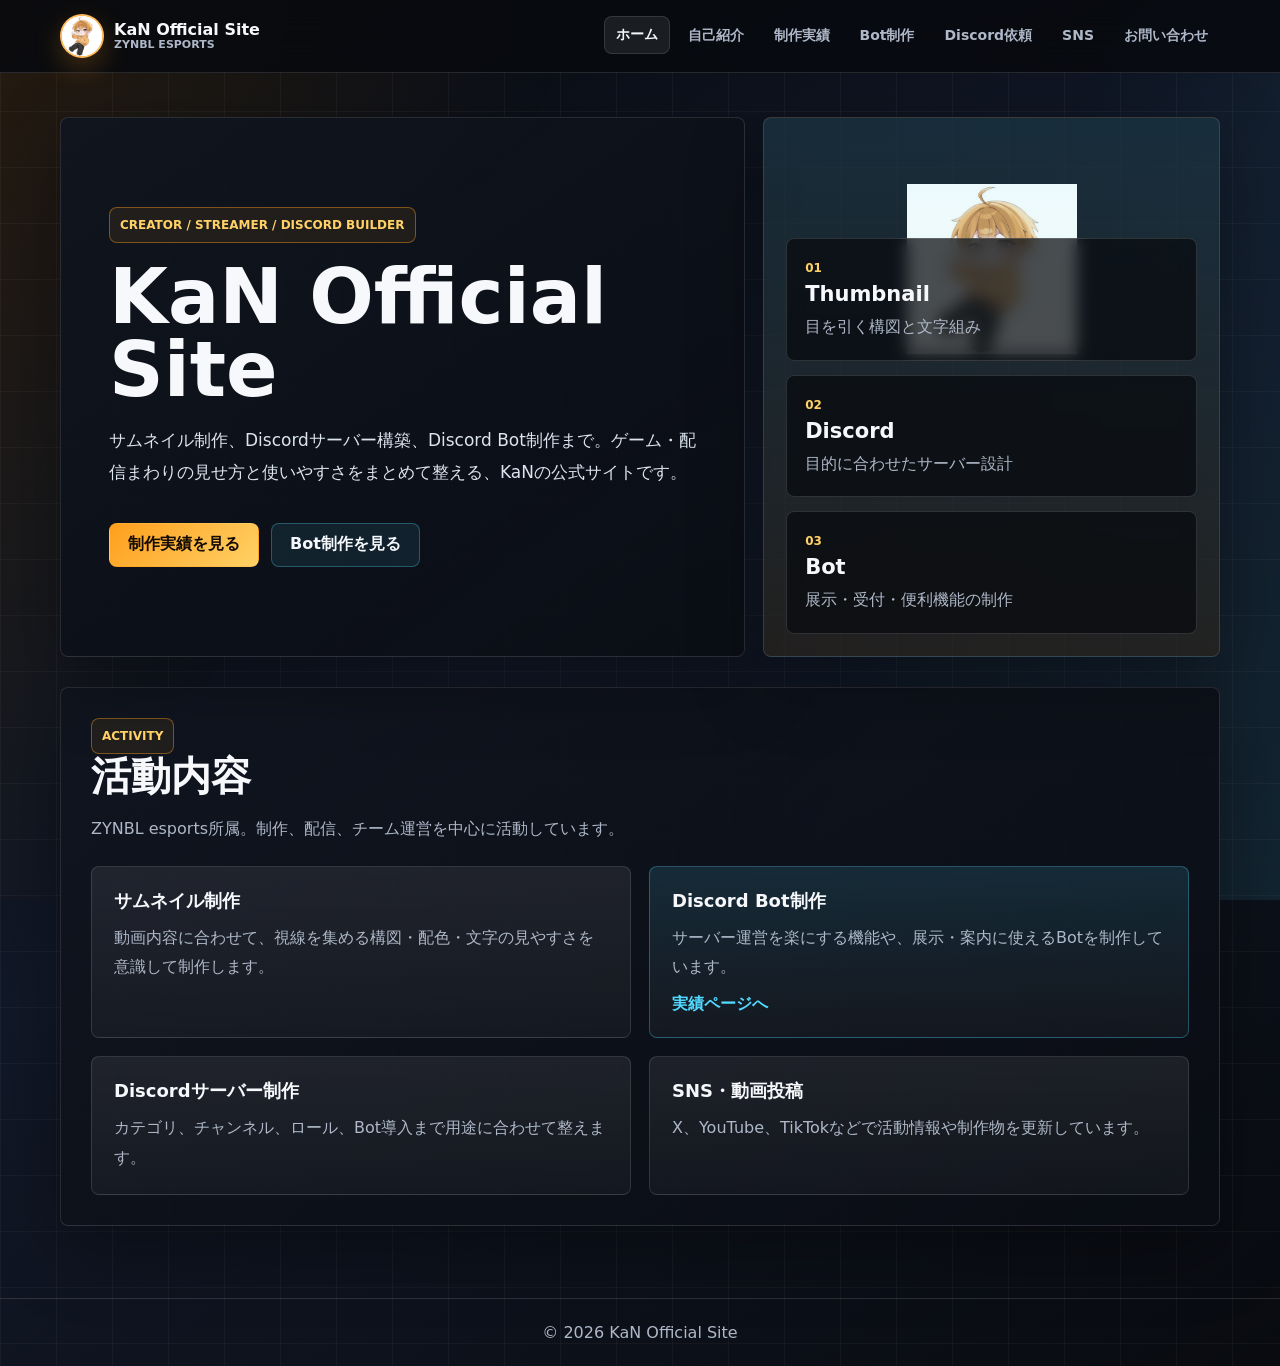
==== index.html @ bba84a74 "Add files via upload" ====
<!DOCTYPE html>
<html lang="ja">
<head>
  <meta charset="UTF-8">
  <meta name="viewport" content="width=device-width, initial-scale=1">
  <title>KaN Official Site | ホーム</title>
  <link rel="stylesheet" href="styles.css">
</head>
<body>
  <header class="site-header">
    <div class="header-inner">
      <a class="brand" href="index.html">
        <span class="brand-mark"><img src="kan-icon.jpg" alt="KaNアイコン"></span>
        <span class="brand-text">KaN Official Site <span>ZYNBL ESPORTS</span></span>
      </a>
      <nav aria-label="メインナビゲーション">
        <ul class="nav-list">
          <li><a href="index.html" aria-current="page">ホーム</a></li>
          <li><a href="about.html">自己紹介</a></li>
          <li><a href="works.html">制作実績</a></li>
          <li><a href="discord-bot.html">Bot制作</a></li>
          <li><a href="discord.html">Discord依頼</a></li>
          <li><a href="sns.html">SNS</a></li>
          <li><a href="contact.html">お問い合わせ</a></li>
        </ul>
      </nav>
    </div>
  </header>

  <main>
    <section class="hero">
      <div class="hero-copy">
        <p class="eyebrow">Creator / Streamer / Discord Builder</p>
        <h1>KaN Official Site</h1>
        <p class="lead">
          サムネイル制作、Discordサーバー構築、Discord Bot制作まで。ゲーム・配信まわりの見せ方と使いやすさをまとめて整える、KaNの公式サイトです。
        </p>
        <div class="actions">
          <a class="button" href="works.html">制作実績を見る</a>
          <a class="button secondary" href="discord-bot.html">Bot制作を見る</a>
        </div>
      </div>
      <div class="hero-panel" aria-label="主な活動">
        <div class="stat-card"><span>01</span><strong>Thumbnail</strong><p>目を引く構図と文字組み</p></div>
        <div class="stat-card"><span>02</span><strong>Discord</strong><p>目的に合わせたサーバー設計</p></div>
        <div class="stat-card"><span>03</span><strong>Bot</strong><p>展示・受付・便利機能の制作</p></div>
      </div>
    </section>

    <section class="section">
      <div class="section-header">
        <div>
          <p class="eyebrow">Activity</p>
          <h2>活動内容</h2>
        </div>
        <p>ZYNBL esports所属。制作、配信、チーム運営を中心に活動しています。</p>
      </div>
      <div class="grid">
        <article class="feature">
          <strong>サムネイル制作</strong>
          <p>動画内容に合わせて、視線を集める構図・配色・文字の見やすさを意識して制作します。</p>
        </article>
        <article class="feature feature-accent">
          <strong>Discord Bot制作</strong>
          <p>サーバー運営を楽にする機能や、展示・案内に使えるBotを制作しています。</p>
          <a href="discord-bot.html">実績ページへ</a>
        </article>
        <article class="feature">
          <strong>Discordサーバー制作</strong>
          <p>カテゴリ、チャンネル、ロール、Bot導入まで用途に合わせて整えます。</p>
        </article>
        <article class="feature">
          <strong>SNS・動画投稿</strong>
          <p>X、YouTube、TikTokなどで活動情報や制作物を更新しています。</p>
        </article>
      </div>
    </section>
  </main>

  <footer class="site-footer">&copy; 2026 KaN Official Site</footer>
</body>
</html>
---- styles.css ----
:root {
  --bg: #080a0f;
  --surface: #10151f;
  --surface-2: #151c29;
  --surface-3: #1b2433;
  --text: #f6f8fb;
  --muted: #aeb8c8;
  --line: rgba(255, 255, 255, 0.12);
  --orange: #ff9f1c;
  --gold: #ffd166;
  --cyan: #52d9ff;
  --green: #6ee7b7;
  --shadow: 0 24px 70px rgba(0, 0, 0, 0.34);
}

* {
  box-sizing: border-box;
}

html {
  scroll-behavior: smooth;
}

body {
  min-height: 100vh;
  margin: 0;
  display: flex;
  flex-direction: column;
  background:
    linear-gradient(90deg, rgba(255, 255, 255, 0.04) 1px, transparent 1px),
    linear-gradient(0deg, rgba(255, 255, 255, 0.035) 1px, transparent 1px),
    linear-gradient(145deg, #07090d 0%, #111827 45%, #090b10 100%);
  background-size: 56px 56px, 56px 56px, auto;
  color: var(--text);
  font-family: "Segoe UI", system-ui, -apple-system, BlinkMacSystemFont, sans-serif;
  letter-spacing: 0;
}

body::before {
  content: "";
  position: fixed;
  inset: 0;
  pointer-events: none;
  background:
    linear-gradient(120deg, rgba(255, 159, 28, 0.12), transparent 34%),
    linear-gradient(300deg, rgba(82, 217, 255, 0.1), transparent 38%);
}

a {
  color: inherit;
}

.site-header {
  position: sticky;
  top: 0;
  z-index: 10;
  border-bottom: 1px solid var(--line);
  background: rgba(8, 10, 15, 0.86);
  backdrop-filter: blur(18px);
}

.header-inner {
  width: min(1160px, calc(100% - 32px));
  margin: 0 auto;
  display: flex;
  align-items: center;
  justify-content: space-between;
  gap: 20px;
  padding: 14px 0;
}

.brand {
  display: inline-flex;
  align-items: center;
  gap: 10px;
  text-decoration: none;
  font-weight: 900;
  white-space: nowrap;
}

.brand-mark {
  width: 44px;
  height: 44px;
  display: grid;
  place-items: center;
  overflow: hidden;
  border: 2px solid rgba(255, 159, 28, 0.72);
  border-radius: 50%;
  background: #fff;
  box-shadow: 0 10px 28px rgba(255, 159, 28, 0.24);
}

.brand-mark img {
  width: 100%;
  height: 100%;
  display: block;
  object-fit: cover;
}

.brand-text {
  display: grid;
  line-height: 1.05;
}

.brand-text span {
  color: var(--muted);
  font-size: 11px;
  font-weight: 700;
  text-transform: uppercase;
}

.nav-list {
  display: flex;
  flex-wrap: wrap;
  justify-content: flex-end;
  gap: 6px;
  padding: 0;
  margin: 0;
  list-style: none;
}

.nav-list a {
  display: block;
  padding: 9px 11px;
  border: 1px solid transparent;
  border-radius: 8px;
  color: var(--muted);
  font-size: 14px;
  font-weight: 800;
  text-decoration: none;
  transition: color 180ms ease, background 180ms ease, transform 180ms ease, border-color 180ms ease;
}

.nav-list a:hover,
.nav-list a[aria-current="page"] {
  border-color: rgba(255, 255, 255, 0.12);
  background: rgba(255, 255, 255, 0.08);
  color: var(--text);
  transform: translateY(-1px);
}

main {
  position: relative;
  width: min(1160px, calc(100% - 32px));
  flex: 1;
  margin: 0 auto;
  padding: 44px 0 72px;
}

.hero,
.bot-hero {
  min-height: 540px;
  display: grid;
  grid-template-columns: minmax(0, 1.2fr) minmax(280px, 0.8fr);
  align-items: stretch;
  gap: 18px;
}

.hero-copy,
.bot-hero,
.section {
  border: 1px solid var(--line);
  border-radius: 8px;
  background: linear-gradient(145deg, rgba(16, 21, 31, 0.94), rgba(10, 13, 20, 0.9));
  box-shadow: var(--shadow);
}

.hero-copy {
  display: flex;
  flex-direction: column;
  justify-content: center;
  padding: 48px;
}

.hero-panel {
  display: grid;
  align-content: end;
  gap: 14px;
  padding: 22px;
  border: 1px solid var(--line);
  border-radius: 8px;
  background:
    linear-gradient(180deg, rgba(82, 217, 255, 0.12), rgba(255, 159, 28, 0.08)),
    url("kan-icon.jpg") center 18% / 170px auto no-repeat,
    rgba(16, 21, 31, 0.72);
  box-shadow: var(--shadow);
}

.stat-card {
  padding: 18px;
  border: 1px solid rgba(255, 255, 255, 0.14);
  border-radius: 8px;
  background: rgba(8, 10, 15, 0.72);
  backdrop-filter: blur(8px);
}

.stat-card span,
.eyebrow {
  color: var(--gold);
  font-size: 12px;
  font-weight: 900;
  text-transform: uppercase;
}

.stat-card strong {
  display: block;
  margin: 6px 0;
  font-size: 21px;
}

.stat-card p,
.feature p,
.work-body p,
.sns-item p,
.showcase-card p {
  margin-bottom: 0;
}

.eyebrow {
  width: fit-content;
  margin: 0 0 18px;
  padding: 6px 10px;
  border: 1px solid rgba(255, 159, 28, 0.42);
  border-radius: 8px;
  background: rgba(255, 159, 28, 0.08);
}

h1,
h2,
h3,
p {
  margin-top: 0;
}

h1 {
  margin-bottom: 18px;
  font-size: 76px;
  line-height: 0.96;
}

h2 {
  margin-bottom: 16px;
  font-size: 40px;
  line-height: 1.1;
}

h3 {
  margin-bottom: 8px;
  font-size: 19px;
}

p {
  color: var(--muted);
  line-height: 1.85;
}

.lead {
  max-width: 680px;
  color: #dce4ef;
  font-size: 17px;
}

.actions {
  display: flex;
  flex-wrap: wrap;
  gap: 12px;
  margin-top: 18px;
}

.button,
button {
  display: inline-flex;
  align-items: center;
  justify-content: center;
  min-height: 44px;
  padding: 0 18px;
  border: 1px solid transparent;
  border-radius: 8px;
  background: linear-gradient(135deg, var(--orange), var(--gold));
  color: #130b04;
  cursor: pointer;
  font: inherit;
  font-weight: 900;
  text-decoration: none;
  transition: transform 180ms ease, border-color 180ms ease, background 180ms ease;
}

.button:hover,
button:hover {
  transform: translateY(-2px);
}

.button.secondary {
  border-color: rgba(82, 217, 255, 0.3);
  background: rgba(82, 217, 255, 0.09);
  color: var(--text);
}

.section {
  margin-top: 30px;
  padding: 30px;
}

.section-header {
  margin-bottom: 22px;
}

.section-header h1,
.section-header h2 {
  overflow-wrap: normal;
  word-break: keep-all;
}

.section-header p {
  max-width: 760px;
  margin-bottom: 0;
}

.grid,
.bot-feature-grid {
  display: grid;
  grid-template-columns: repeat(2, minmax(0, 1fr));
  gap: 18px;
}

.feature,
.work-item,
.sns-item,
.info-box {
  border: 1px solid var(--line);
  border-radius: 8px;
  background: linear-gradient(180deg, rgba(255, 255, 255, 0.075), rgba(255, 255, 255, 0.035));
}

.feature,
.sns-item,
.info-box {
  padding: 22px;
}

.feature strong,
.info-box strong,
.showcase-card strong {
  display: block;
  margin-bottom: 10px;
  color: var(--text);
  font-size: 18px;
}

.feature a,
.text-link,
.external-link a,
.sns-item a {
  display: inline-flex;
  margin-top: 12px;
  color: var(--cyan);
  font-weight: 900;
  text-decoration: none;
  overflow-wrap: anywhere;
}

.feature-accent {
  border-color: rgba(82, 217, 255, 0.3);
  background: linear-gradient(180deg, rgba(82, 217, 255, 0.13), rgba(255, 255, 255, 0.035));
}

.profile-layout {
  display: grid;
  grid-template-columns: minmax(0, 1fr) 300px;
  gap: 18px;
}

.tag-list {
  display: flex;
  flex-wrap: wrap;
  gap: 8px;
  padding: 0;
  margin: 18px 0 0;
  list-style: none;
}

.tag-list li {
  padding: 7px 10px;
  border: 1px solid var(--line);
  border-radius: 8px;
  color: #dfe6f2;
  font-size: 13px;
  font-weight: 800;
}

.definition-list {
  margin: 0;
}

.definition-list dt {
  margin-top: 16px;
  color: var(--gold);
  font-weight: 900;
}

.definition-list dd {
  margin: 6px 0 0;
  color: var(--muted);
  line-height: 1.7;
}

.works-grid {
  display: grid;
  grid-template-columns: repeat(3, minmax(0, 1fr));
  gap: 18px;
}

.work-item {
  overflow: hidden;
}

.work-item img,
.work-graphic {
  display: block;
  width: 100%;
  aspect-ratio: 16 / 9;
}

.work-item img {
  object-fit: cover;
}

.work-graphic {
  display: grid;
  place-items: center;
  background:
    linear-gradient(135deg, rgba(82, 217, 255, 0.18), rgba(110, 231, 183, 0.12)),
    linear-gradient(145deg, #111827, #0b0f17);
  color: var(--green);
  font-size: 52px;
  font-weight: 1000;
}

.bot-work-card {
  border-color: rgba(110, 231, 183, 0.28);
}

.work-body {
  padding: 16px;
}

.external-link {
  margin-top: 18px;
}

.sns-list {
  display: grid;
  grid-template-columns: repeat(2, minmax(0, 1fr));
  gap: 14px;
  padding: 0;
  margin: 0;
  list-style: none;
}

.plan-grid {
  display: grid;
  grid-template-columns: repeat(2, minmax(280px, 1fr));
  gap: 16px;
}

.price-card {
  padding: 22px;
  border: 1px solid rgba(255, 159, 28, 0.24);
  border-radius: 8px;
  background: linear-gradient(180deg, rgba(255, 159, 28, 0.14), rgba(255, 255, 255, 0.04));
}

.price-card span {
  display: block;
  color: var(--gold);
  font-size: 14px;
  font-weight: 900;
}

.price-card strong {
  display: block;
  margin: 6px 0 14px;
  color: var(--text);
  font-size: 30px;
}

.price-card ul,
.info-box ul {
  margin: 0;
  padding-left: 18px;
  color: var(--muted);
  line-height: 1.8;
}

.price-card.premium {
  grid-column: 1 / -1;
  border-color: rgba(82, 217, 255, 0.24);
  background: linear-gradient(180deg, rgba(82, 217, 255, 0.12), rgba(255, 255, 255, 0.04));
}

.notice-list {
  display: grid;
  gap: 8px;
  margin-top: 18px;
  padding: 18px;
  border: 1px solid rgba(255, 159, 28, 0.28);
  border-radius: 8px;
  background: rgba(255, 159, 28, 0.08);
}

.notice-list p {
  margin: 0;
  color: #f4dfc2;
  line-height: 1.7;
  overflow-wrap: anywhere;
}

.sub-section-header {
  margin-top: 34px;
}

.results-grid {
  display: grid;
  grid-template-columns: repeat(3, minmax(0, 1fr));
  gap: 16px;
}

.contact-form {
  display: grid;
  gap: 14px;
}

label {
  display: grid;
  gap: 7px;
  color: #e7edf7;
  font-weight: 800;
}

input,
textarea {
  width: 100%;
  border: 1px solid var(--line);
  border-radius: 8px;
  background: rgba(255, 255, 255, 0.07);
  color: var(--text);
  font: inherit;
  padding: 12px 14px;
}

textarea {
  min-height: 160px;
  resize: vertical;
}

input:focus,
textarea:focus {
  outline: 2px solid rgba(82, 217, 255, 0.58);
  outline-offset: 2px;
}

.bot-hero {
  min-height: 460px;
  padding: 44px;
  overflow: hidden;
}

.bot-console {
  align-self: center;
  min-height: 250px;
  padding: 18px;
  border: 1px solid rgba(82, 217, 255, 0.24);
  border-radius: 8px;
  background: #070b10;
  box-shadow: inset 0 0 0 1px rgba(255, 255, 255, 0.04);
}

.console-dot {
  display: inline-block;
  width: 10px;
  height: 10px;
  margin-right: 7px;
  border-radius: 50%;
  background: var(--orange);
}

.console-dot:nth-child(2) {
  background: var(--gold);
}

.console-dot:nth-child(3) {
  background: var(--green);
}

.bot-console pre {
  margin: 34px 0 0;
  color: var(--green);
  font: 800 17px/1.8 Consolas, "Courier New", monospace;
  white-space: pre-wrap;
}

.showcase-card {
  display: flex;
  align-items: center;
  justify-content: space-between;
  gap: 18px;
  margin-bottom: 18px;
  padding: 22px;
  border: 1px solid rgba(110, 231, 183, 0.28);
  border-radius: 8px;
  background: linear-gradient(135deg, rgba(110, 231, 183, 0.12), rgba(82, 217, 255, 0.08));
}

.site-footer {
  position: relative;
  border-top: 1px solid var(--line);
  color: var(--muted);
  text-align: center;
  padding: 24px 16px;
}

@media (max-width: 920px) {
  .header-inner {
    align-items: flex-start;
    flex-direction: column;
  }

  .nav-list {
    justify-content: flex-start;
  }

  .hero,
  .bot-hero,
  .profile-layout {
    grid-template-columns: 1fr;
  }

  .hero-copy,
  .bot-hero {
    padding: 30px;
  }

  h1 {
    font-size: 54px;
  }

  h2 {
    font-size: 34px;
  }

  .grid,
  .bot-feature-grid,
  .plan-grid,
  .results-grid,
  .works-grid,
  .sns-list {
    grid-template-columns: 1fr;
  }

  .price-card.premium {
    grid-column: auto;
  }

  .showcase-card {
    align-items: flex-start;
    flex-direction: column;
  }
}

@media (max-width: 520px) {
  .header-inner,
  main {
    width: min(100% - 20px, 1160px);
  }

  .brand {
    white-space: normal;
  }

  .nav-list a {
    padding: 8px 9px;
    font-size: 13px;
  }

  .hero-copy,
  .bot-hero,
  .section {
    padding: 22px;
  }

  .hero,
  .bot-hero {
    min-height: auto;
  }

  h1 {
    font-size: 42px;
  }

  h2 {
    font-size: 29px;
  }
}
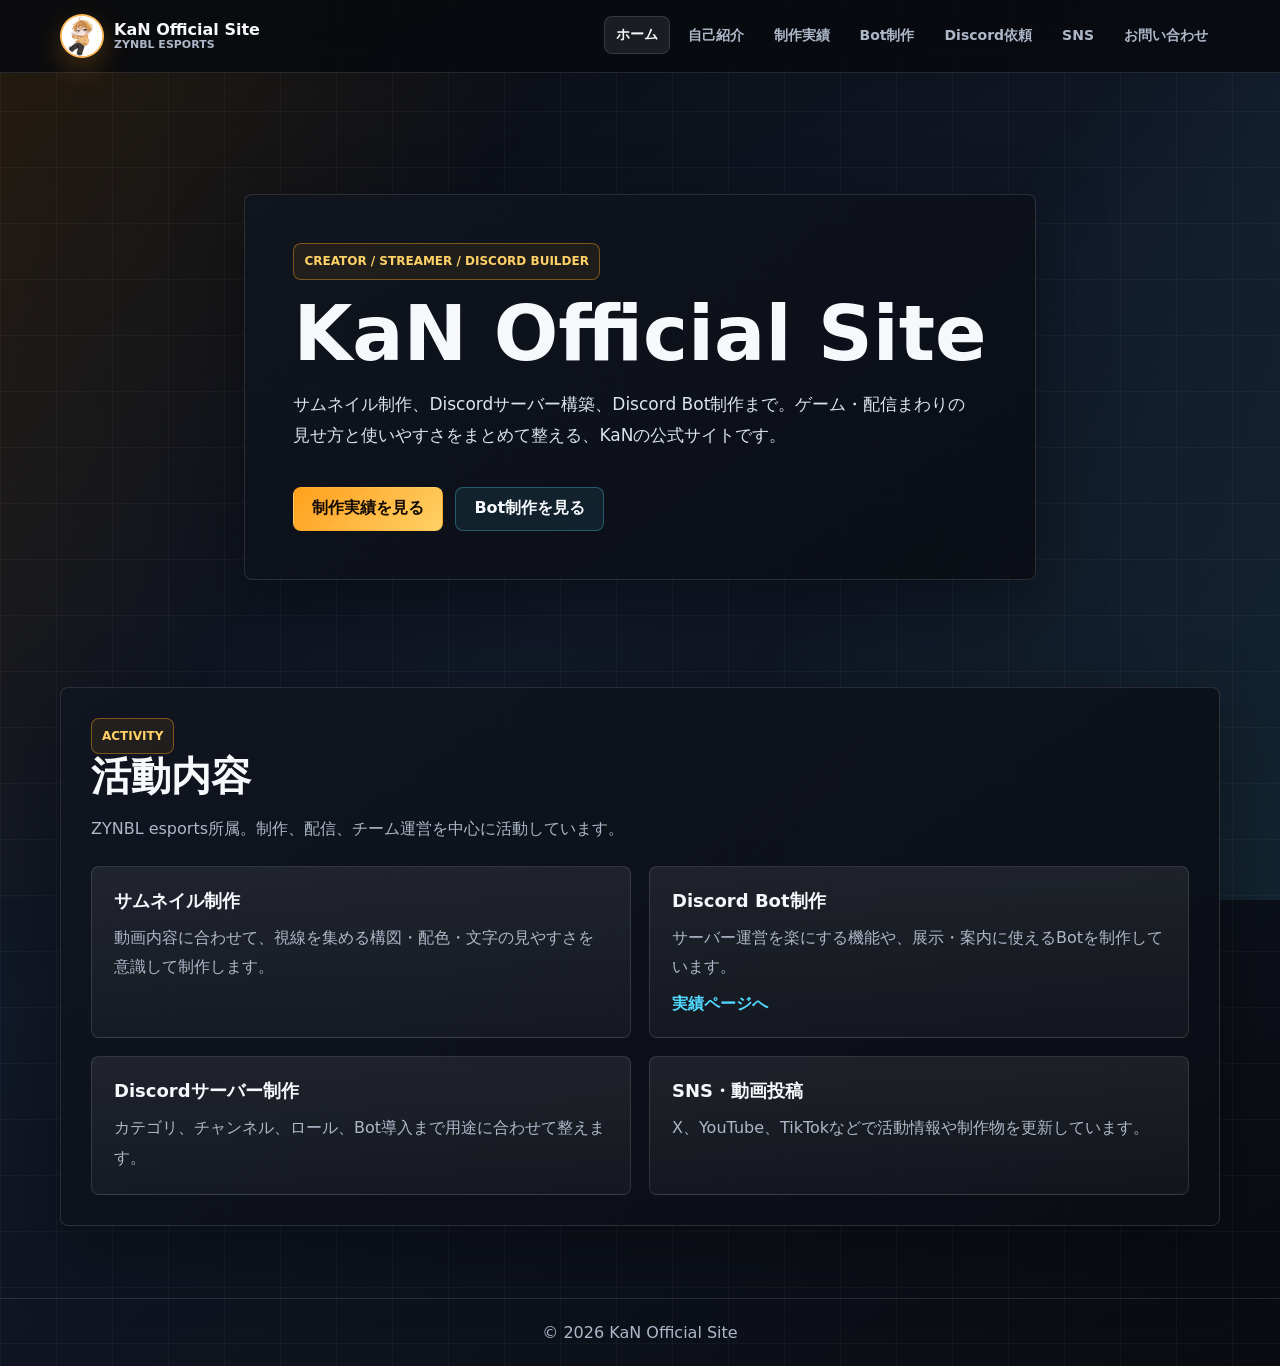
==== commit 3f34a2a1: "Update index.html" ====
--- a/index.html
+++ b/index.html
@@ -40,11 +40,6 @@
           <a class="button secondary" href="discord-bot.html">Bot制作を見る</a>
         </div>
       </div>
-      <div class="hero-panel" aria-label="主な活動">
-        <div class="stat-card"><span>01</span><strong>Thumbnail</strong><p>目を引く構図と文字組み</p></div>
-        <div class="stat-card"><span>02</span><strong>Discord</strong><p>目的に合わせたサーバー設計</p></div>
-        <div class="stat-card"><span>03</span><strong>Bot</strong><p>展示・受付・便利機能の制作</p></div>
-      </div>
     </section>
 
     <section class="section">
--- a/styles.css
+++ b/styles.css
@@ -150,10 +150,9 @@
 .hero,
 .bot-hero {
   min-height: 540px;
-  display: grid;
-  grid-template-columns: minmax(0, 1.2fr) minmax(280px, 0.8fr);
-  align-items: stretch;
-  gap: 18px;
+  display: flex;
+  justify-content: center;
+  align-items: center;
 }
 
 .hero-copy,
@@ -360,8 +359,8 @@
 }
 
 .feature-accent {
-  border-color: rgba(82, 217, 255, 0.3);
-  background: linear-gradient(180deg, rgba(82, 217, 255, 0.13), rgba(255, 255, 255, 0.035));
+  border-color: var(--line);
+  background: linear-gradient(180deg, rgba(255, 255, 255, 0.075), rgba(255, 255, 255, 0.035));
 }
 
 .profile-layout {
@@ -561,43 +560,12 @@
 
 .bot-hero {
   min-height: 460px;
-  padding: 44px;
+  padding: 60px 44px;
   overflow: hidden;
-}
-
-.bot-console {
-  align-self: center;
-  min-height: 250px;
-  padding: 18px;
-  border: 1px solid rgba(82, 217, 255, 0.24);
-  border-radius: 8px;
-  background: #070b10;
-  box-shadow: inset 0 0 0 1px rgba(255, 255, 255, 0.04);
-}
-
-.console-dot {
-  display: inline-block;
-  width: 10px;
-  height: 10px;
-  margin-right: 7px;
-  border-radius: 50%;
-  background: var(--orange);
-}
-
-.console-dot:nth-child(2) {
-  background: var(--gold);
-}
-
-.console-dot:nth-child(3) {
-  background: var(--green);
-}
-
-.bot-console pre {
-  margin: 34px 0 0;
-  color: var(--green);
-  font: 800 17px/1.8 Consolas, "Courier New", monospace;
-  white-space: pre-wrap;
-}
+  text-align: center;
+}
+
+
 
 .showcase-card {
   display: flex;
@@ -648,14 +616,13 @@
     font-size: 34px;
   }
 
-  .grid,
-  .bot-feature-grid,
-  .plan-grid,
-  .results-grid,
-  .works-grid,
-  .sns-list {
+ .grid,
+.plan-grid,
+.results-grid,
+.works-grid,
+.sns-list {
     grid-template-columns: 1fr;
-  }
+}
 
   .price-card.premium {
     grid-column: auto;
@@ -701,3 +668,19 @@
     font-size: 29px;
   }
 }
+.hero-center{
+    max-width:900px;
+    margin:0 auto;
+}
+
+.hero-center .actions{
+    justify-content:center;
+}
+
+.showcase-title{
+    margin:0 0 10px;
+    font-size:32px;
+    font-weight:700;
+    line-height:1.2;
+    color:#fff;
+}
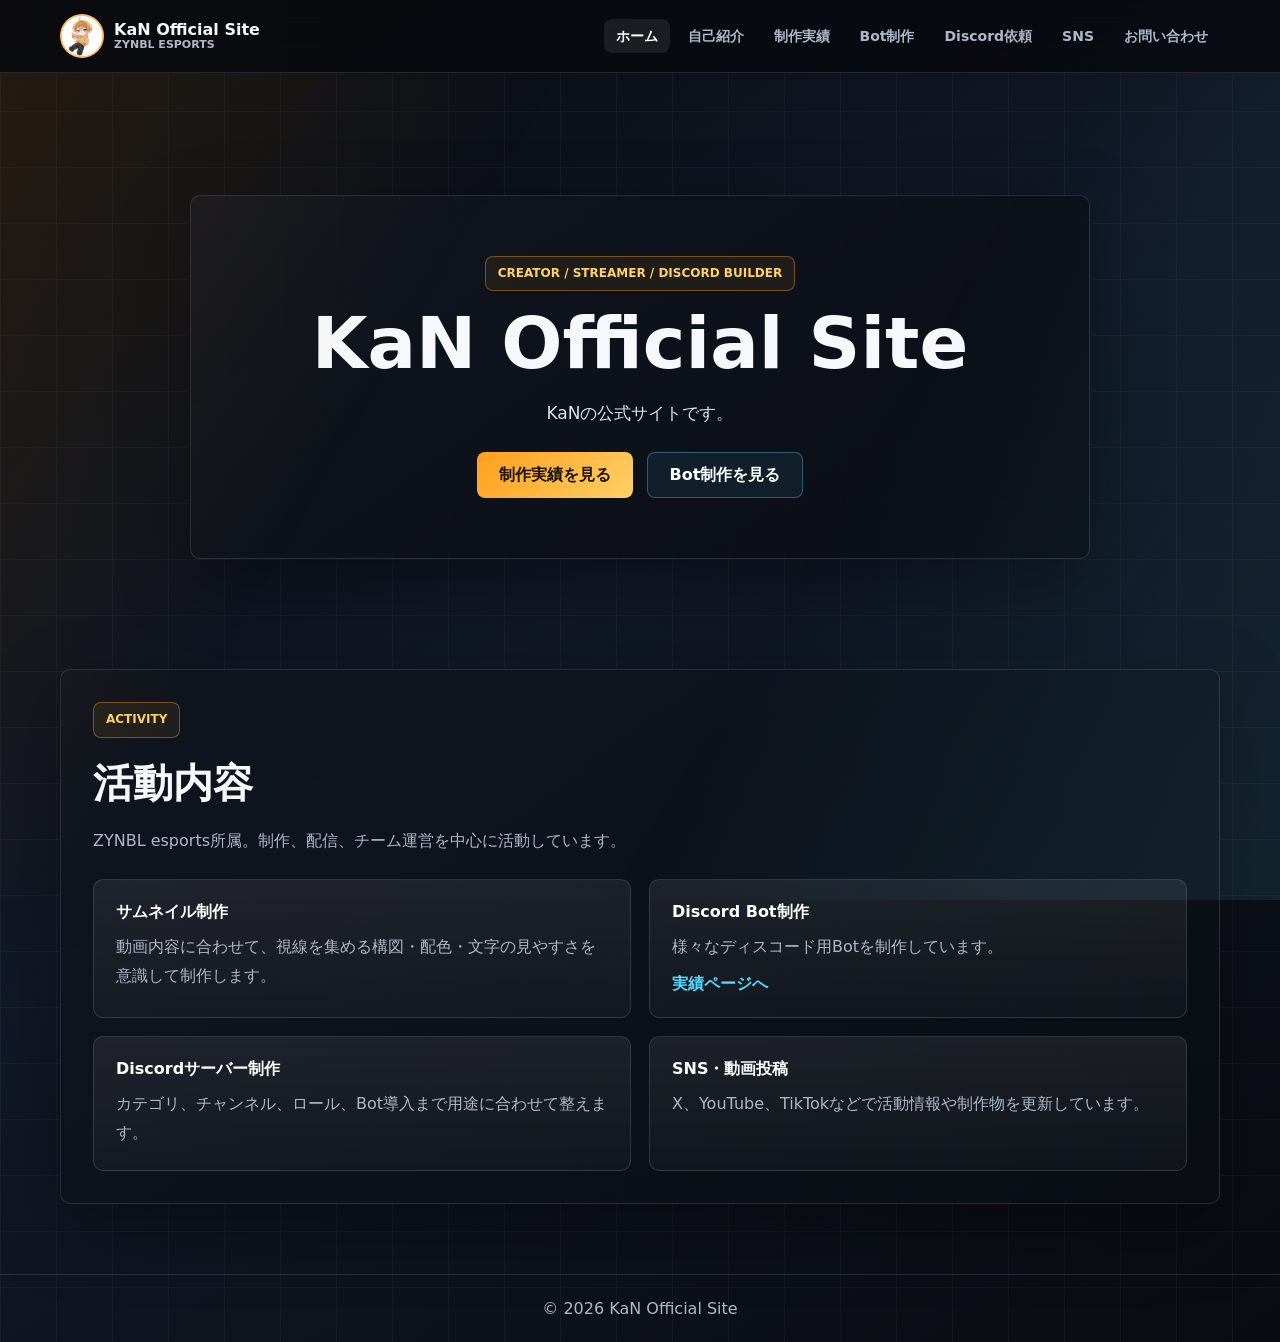
==== commit a860e259: "Update index.html" ====
--- a/index.html
+++ b/index.html
@@ -33,7 +33,7 @@
         <p class="eyebrow">Creator / Streamer / Discord Builder</p>
         <h1>KaN Official Site</h1>
         <p class="lead">
-          サムネイル制作、Discordサーバー構築、Discord Bot制作まで。ゲーム・配信まわりの見せ方と使いやすさをまとめて整える、KaNの公式サイトです。
+          KaNの公式サイトです。
         </p>
         <div class="actions">
           <a class="button" href="works.html">制作実績を見る</a>
@@ -57,7 +57,7 @@
         </article>
         <article class="feature feature-accent">
           <strong>Discord Bot制作</strong>
-          <p>サーバー運営を楽にする機能や、展示・案内に使えるBotを制作しています。</p>
+          <p>様々なディスコード用Botを制作しています。</p>
           <a href="discord-bot.html">実績ページへ</a>
         </article>
         <article class="feature">
--- a/styles.css
+++ b/styles.css
@@ -1,686 +1,563 @@
-:root {
-  --bg: #080a0f;
-  --surface: #10151f;
-  --surface-2: #151c29;
-  --surface-3: #1b2433;
-  --text: #f6f8fb;
-  --muted: #aeb8c8;
-  --line: rgba(255, 255, 255, 0.12);
-  --orange: #ff9f1c;
-  --gold: #ffd166;
-  --cyan: #52d9ff;
-  --green: #6ee7b7;
-  --shadow: 0 24px 70px rgba(0, 0, 0, 0.34);
-}
-
-* {
-  box-sizing: border-box;
-}
-
-html {
-  scroll-behavior: smooth;
-}
-
-body {
-  min-height: 100vh;
-  margin: 0;
-  display: flex;
-  flex-direction: column;
+/* =========================
+   KaN Official Site
+   styles.css
+========================= */
+
+:root{
+  --bg:#080a0f;
+  --surface:#10151f;
+  --surface2:#151c29;
+  --text:#f6f8fb;
+  --muted:#aeb8c8;
+  --line:rgba(255,255,255,.12);
+  --orange:#ff9f1c;
+  --gold:#ffd166;
+  --cyan:#52d9ff;
+  --green:#6ee7b7;
+  --shadow:0 24px 70px rgba(0,0,0,.34);
+}
+
+*{
+  margin:0;
+  padding:0;
+  box-sizing:border-box;
+}
+
+html{
+  scroll-behavior:smooth;
+}
+
+body{
+  min-height:100vh;
+  display:flex;
+  flex-direction:column;
   background:
-    linear-gradient(90deg, rgba(255, 255, 255, 0.04) 1px, transparent 1px),
-    linear-gradient(0deg, rgba(255, 255, 255, 0.035) 1px, transparent 1px),
-    linear-gradient(145deg, #07090d 0%, #111827 45%, #090b10 100%);
-  background-size: 56px 56px, 56px 56px, auto;
-  color: var(--text);
-  font-family: "Segoe UI", system-ui, -apple-system, BlinkMacSystemFont, sans-serif;
-  letter-spacing: 0;
-}
-
-body::before {
-  content: "";
-  position: fixed;
-  inset: 0;
-  pointer-events: none;
+    linear-gradient(90deg,rgba(255,255,255,.04) 1px,transparent 1px),
+    linear-gradient(0deg,rgba(255,255,255,.035) 1px,transparent 1px),
+    linear-gradient(145deg,#07090d,#111827 45%,#090b10);
+  background-size:56px 56px,56px 56px,auto;
+  color:var(--text);
+  font-family:"Segoe UI",system-ui,sans-serif;
+}
+
+body::before{
+  content:"";
+  position:fixed;
+  inset:0;
+  pointer-events:none;
   background:
-    linear-gradient(120deg, rgba(255, 159, 28, 0.12), transparent 34%),
-    linear-gradient(300deg, rgba(82, 217, 255, 0.1), transparent 38%);
-}
-
-a {
-  color: inherit;
-}
-
-.site-header {
-  position: sticky;
-  top: 0;
-  z-index: 10;
-  border-bottom: 1px solid var(--line);
-  background: rgba(8, 10, 15, 0.86);
-  backdrop-filter: blur(18px);
-}
-
-.header-inner {
-  width: min(1160px, calc(100% - 32px));
-  margin: 0 auto;
-  display: flex;
-  align-items: center;
-  justify-content: space-between;
-  gap: 20px;
-  padding: 14px 0;
-}
-
-.brand {
-  display: inline-flex;
-  align-items: center;
-  gap: 10px;
-  text-decoration: none;
-  font-weight: 900;
-  white-space: nowrap;
-}
-
-.brand-mark {
-  width: 44px;
-  height: 44px;
-  display: grid;
-  place-items: center;
-  overflow: hidden;
-  border: 2px solid rgba(255, 159, 28, 0.72);
-  border-radius: 50%;
-  background: #fff;
-  box-shadow: 0 10px 28px rgba(255, 159, 28, 0.24);
-}
-
-.brand-mark img {
-  width: 100%;
-  height: 100%;
-  display: block;
-  object-fit: cover;
-}
-
-.brand-text {
-  display: grid;
-  line-height: 1.05;
-}
-
-.brand-text span {
-  color: var(--muted);
-  font-size: 11px;
-  font-weight: 700;
-  text-transform: uppercase;
-}
-
-.nav-list {
-  display: flex;
-  flex-wrap: wrap;
-  justify-content: flex-end;
-  gap: 6px;
-  padding: 0;
-  margin: 0;
-  list-style: none;
-}
-
-.nav-list a {
-  display: block;
-  padding: 9px 11px;
-  border: 1px solid transparent;
-  border-radius: 8px;
-  color: var(--muted);
-  font-size: 14px;
-  font-weight: 800;
-  text-decoration: none;
-  transition: color 180ms ease, background 180ms ease, transform 180ms ease, border-color 180ms ease;
+    linear-gradient(120deg,rgba(255,159,28,.12),transparent 34%),
+    linear-gradient(300deg,rgba(82,217,255,.10),transparent 38%);
+}
+
+a{
+  color:inherit;
+  text-decoration:none;
+}
+
+/* =========================
+   Header
+========================= */
+
+.site-header{
+  position:sticky;
+  top:0;
+  z-index:100;
+  background:rgba(8,10,15,.86);
+  backdrop-filter:blur(18px);
+  border-bottom:1px solid var(--line);
+}
+
+.header-inner{
+  width:min(1160px,calc(100% - 32px));
+  margin:auto;
+  display:flex;
+  justify-content:space-between;
+  align-items:center;
+  padding:14px 0;
+  gap:20px;
+}
+
+.brand{
+  display:flex;
+  align-items:center;
+  gap:10px;
+  font-weight:900;
+}
+
+.brand-mark{
+  width:44px;
+  height:44px;
+  overflow:hidden;
+  border-radius:50%;
+  border:2px solid rgba(255,159,28,.7);
+  background:#fff;
+}
+
+.brand-mark img{
+  width:100%;
+  height:100%;
+  object-fit:cover;
+}
+
+.brand-text{
+  display:flex;
+  flex-direction:column;
+  line-height:1.1;
+}
+
+.brand-text span{
+  font-size:11px;
+  color:var(--muted);
+  text-transform:uppercase;
+}
+
+.nav-list{
+  display:flex;
+  flex-wrap:wrap;
+  gap:6px;
+  list-style:none;
+}
+
+.nav-list a{
+  padding:9px 12px;
+  border-radius:8px;
+  font-size:14px;
+  font-weight:800;
+  color:var(--muted);
+  transition:.2s;
 }
 
 .nav-list a:hover,
-.nav-list a[aria-current="page"] {
-  border-color: rgba(255, 255, 255, 0.12);
-  background: rgba(255, 255, 255, 0.08);
-  color: var(--text);
-  transform: translateY(-1px);
-}
-
-main {
-  position: relative;
-  width: min(1160px, calc(100% - 32px));
-  flex: 1;
-  margin: 0 auto;
-  padding: 44px 0 72px;
-}
+.nav-list a[aria-current="page"]{
+  background:rgba(255,255,255,.08);
+  color:#fff;
+}
+
+/* =========================
+   Layout
+========================= */
+
+main{
+  width:min(1160px,calc(100% - 32px));
+  margin:auto;
+  flex:1;
+  padding:44px 0 70px;
+}
+
+.section,
+.hero-copy,
+.bot-hero{
+  background:linear-gradient(
+    145deg,
+    rgba(16,21,31,.95),
+    rgba(10,13,20,.92)
+  );
+  border:1px solid var(--line);
+  border-radius:10px;
+  box-shadow:var(--shadow);
+}
+/* =========================
+   Hero
+========================= */
 
 .hero,
-.bot-hero {
-  min-height: 540px;
-  display: flex;
-  justify-content: center;
-  align-items: center;
-}
-
-.hero-copy,
-.bot-hero,
-.section {
-  border: 1px solid var(--line);
-  border-radius: 8px;
-  background: linear-gradient(145deg, rgba(16, 21, 31, 0.94), rgba(10, 13, 20, 0.9));
-  box-shadow: var(--shadow);
-}
-
-.hero-copy {
-  display: flex;
-  flex-direction: column;
-  justify-content: center;
-  padding: 48px;
-}
-
-.hero-panel {
-  display: grid;
-  align-content: end;
-  gap: 14px;
-  padding: 22px;
-  border: 1px solid var(--line);
-  border-radius: 8px;
-  background:
-    linear-gradient(180deg, rgba(82, 217, 255, 0.12), rgba(255, 159, 28, 0.08)),
-    url("kan-icon.jpg") center 18% / 170px auto no-repeat,
-    rgba(16, 21, 31, 0.72);
-  box-shadow: var(--shadow);
-}
-
-.stat-card {
-  padding: 18px;
-  border: 1px solid rgba(255, 255, 255, 0.14);
-  border-radius: 8px;
-  background: rgba(8, 10, 15, 0.72);
-  backdrop-filter: blur(8px);
-}
-
-.stat-card span,
-.eyebrow {
-  color: var(--gold);
-  font-size: 12px;
-  font-weight: 900;
-  text-transform: uppercase;
-}
-
-.stat-card strong {
-  display: block;
-  margin: 6px 0;
-  font-size: 21px;
-}
-
-.stat-card p,
-.feature p,
-.work-body p,
-.sns-item p,
-.showcase-card p {
-  margin-bottom: 0;
-}
-
-.eyebrow {
-  width: fit-content;
-  margin: 0 0 18px;
-  padding: 6px 10px;
-  border: 1px solid rgba(255, 159, 28, 0.42);
-  border-radius: 8px;
-  background: rgba(255, 159, 28, 0.08);
-}
-
-h1,
-h2,
-h3,
-p {
-  margin-top: 0;
-}
-
-h1 {
-  margin-bottom: 18px;
-  font-size: 76px;
-  line-height: 0.96;
-}
-
-h2 {
-  margin-bottom: 16px;
-  font-size: 40px;
-  line-height: 1.1;
-}
-
-h3 {
-  margin-bottom: 8px;
-  font-size: 19px;
-}
-
-p {
-  color: var(--muted);
-  line-height: 1.85;
-}
-
-.lead {
-  max-width: 680px;
-  color: #dce4ef;
-  font-size: 17px;
-}
-
-.actions {
-  display: flex;
-  flex-wrap: wrap;
-  gap: 12px;
-  margin-top: 18px;
+.bot-hero{
+    min-height:520px;
+    display:flex;
+    justify-content:center;
+    align-items:center;
+}
+
+.hero-copy{
+    display:flex;
+    flex-direction:column;
+    justify-content:center;
+    align-items:center;
+    text-align:center;
+    max-width:900px;
+    width:100%;
+    padding:60px 50px;
+}
+
+.eyebrow{
+    display:inline-block;
+    margin-bottom:18px;
+    padding:6px 12px;
+    border:1px solid rgba(255,159,28,.4);
+    border-radius:8px;
+    background:rgba(255,159,28,.08);
+    color:var(--gold);
+    font-size:12px;
+    font-weight:900;
+    text-transform:uppercase;
+}
+
+h1{
+    margin-bottom:20px;
+    font-size:72px;
+    line-height:.95;
+}
+
+h2{
+    margin-bottom:16px;
+    font-size:40px;
+}
+
+h3{
+    margin-bottom:10px;
+    font-size:22px;
+}
+
+p{
+    color:var(--muted);
+    line-height:1.8;
+}
+
+.lead{
+    max-width:720px;
+    color:#dce4ef;
+    font-size:17px;
+}
+
+/* =========================
+   Button
+========================= */
+
+.actions{
+    display:flex;
+    justify-content:center;
+    flex-wrap:wrap;
+    gap:14px;
+    margin-top:24px;
 }
 
 .button,
-button {
-  display: inline-flex;
-  align-items: center;
-  justify-content: center;
-  min-height: 44px;
-  padding: 0 18px;
-  border: 1px solid transparent;
-  border-radius: 8px;
-  background: linear-gradient(135deg, var(--orange), var(--gold));
-  color: #130b04;
-  cursor: pointer;
-  font: inherit;
-  font-weight: 900;
-  text-decoration: none;
-  transition: transform 180ms ease, border-color 180ms ease, background 180ms ease;
+button{
+    display:inline-flex;
+    justify-content:center;
+    align-items:center;
+    min-height:46px;
+    padding:0 22px;
+    border:none;
+    border-radius:8px;
+    background:linear-gradient(135deg,var(--orange),var(--gold));
+    color:#1a1205;
+    font:inherit;
+    font-weight:900;
+    cursor:pointer;
+    transition:.2s;
 }
 
 .button:hover,
-button:hover {
-  transform: translateY(-2px);
-}
-
-.button.secondary {
-  border-color: rgba(82, 217, 255, 0.3);
-  background: rgba(82, 217, 255, 0.09);
-  color: var(--text);
-}
-
-.section {
-  margin-top: 30px;
-  padding: 30px;
-}
-
-.section-header {
-  margin-bottom: 22px;
-}
-
-.section-header h1,
-.section-header h2 {
-  overflow-wrap: normal;
-  word-break: keep-all;
-}
-
-.section-header p {
-  max-width: 760px;
-  margin-bottom: 0;
-}
+button:hover{
+    transform:translateY(-2px);
+}
+
+.button.secondary{
+    border:1px solid rgba(82,217,255,.35);
+    background:rgba(82,217,255,.08);
+    color:#fff;
+}
+
+/* =========================
+   Section
+========================= */
+
+.section{
+    margin-top:32px;
+    padding:32px;
+}
+
+.section-header{
+    margin-bottom:24px;
+}
+
+.section-header p{
+    max-width:760px;
+}
+
+/* =========================
+   Card Grid
+========================= */
 
 .grid,
-.bot-feature-grid {
-  display: grid;
-  grid-template-columns: repeat(2, minmax(0, 1fr));
-  gap: 18px;
+.works-grid,
+.sns-list,
+.plan-grid,
+.results-grid{
+    display:grid;
+    gap:18px;
+}
+
+.grid{
+    grid-template-columns:repeat(2,1fr);
+}
+
+.works-grid{
+    grid-template-columns:repeat(3,1fr);
+}
+
+.sns-list{
+    grid-template-columns:repeat(2,1fr);
+    list-style:none;
+    padding:0;
+}
+
+.plan-grid{
+    grid-template-columns:repeat(2,1fr);
+}
+
+.results-grid{
+    grid-template-columns:repeat(3,1fr);
 }
 
 .feature,
 .work-item,
 .sns-item,
-.info-box {
-  border: 1px solid var(--line);
-  border-radius: 8px;
-  background: linear-gradient(180deg, rgba(255, 255, 255, 0.075), rgba(255, 255, 255, 0.035));
-}
+.info-box,
+.price-card{
+    border:1px solid var(--line);
+    border-radius:10px;
+    background:linear-gradient(
+        180deg,
+        rgba(255,255,255,.07),
+        rgba(255,255,255,.03)
+    );
+}
+/* =========================
+   Card
+========================= */
 
 .feature,
 .sns-item,
-.info-box {
-  padding: 22px;
+.info-box,
+.price-card{
+    padding:22px;
 }
 
 .feature strong,
 .info-box strong,
-.showcase-card strong {
-  display: block;
-  margin-bottom: 10px;
-  color: var(--text);
-  font-size: 18px;
+.price-card strong,
+.showcase-title{
+    display:block;
+    margin-bottom:10px;
+    color:#fff;
+    font-weight:700;
+}
+
+.feature p,
+.sns-item p,
+.work-body p,
+.showcase-card p{
+    margin-bottom:0;
 }
 
 .feature a,
-.text-link,
+.sns-item a,
 .external-link a,
-.sns-item a {
-  display: inline-flex;
-  margin-top: 12px;
-  color: var(--cyan);
-  font-weight: 900;
-  text-decoration: none;
-  overflow-wrap: anywhere;
-}
-
-.feature-accent {
-  border-color: var(--line);
-  background: linear-gradient(180deg, rgba(255, 255, 255, 0.075), rgba(255, 255, 255, 0.035));
-}
-
-.profile-layout {
-  display: grid;
-  grid-template-columns: minmax(0, 1fr) 300px;
-  gap: 18px;
-}
-
-.tag-list {
-  display: flex;
-  flex-wrap: wrap;
-  gap: 8px;
-  padding: 0;
-  margin: 18px 0 0;
-  list-style: none;
-}
-
-.tag-list li {
-  padding: 7px 10px;
-  border: 1px solid var(--line);
-  border-radius: 8px;
-  color: #dfe6f2;
-  font-size: 13px;
-  font-weight: 800;
-}
-
-.definition-list {
-  margin: 0;
-}
-
-.definition-list dt {
-  margin-top: 16px;
-  color: var(--gold);
-  font-weight: 900;
-}
-
-.definition-list dd {
-  margin: 6px 0 0;
-  color: var(--muted);
-  line-height: 1.7;
-}
-
-.works-grid {
-  display: grid;
-  grid-template-columns: repeat(3, minmax(0, 1fr));
-  gap: 18px;
-}
-
-.work-item {
-  overflow: hidden;
+.text-link{
+    display:inline-flex;
+    margin-top:12px;
+    color:var(--cyan);
+    font-weight:700;
+}
+
+/* =========================
+   Works
+========================= */
+
+.work-item{
+    overflow:hidden;
 }
 
 .work-item img,
-.work-graphic {
-  display: block;
-  width: 100%;
-  aspect-ratio: 16 / 9;
-}
-
-.work-item img {
-  object-fit: cover;
-}
-
-.work-graphic {
-  display: grid;
-  place-items: center;
-  background:
-    linear-gradient(135deg, rgba(82, 217, 255, 0.18), rgba(110, 231, 183, 0.12)),
-    linear-gradient(145deg, #111827, #0b0f17);
-  color: var(--green);
-  font-size: 52px;
-  font-weight: 1000;
-}
-
-.bot-work-card {
-  border-color: rgba(110, 231, 183, 0.28);
-}
-
-.work-body {
-  padding: 16px;
-}
-
-.external-link {
-  margin-top: 18px;
-}
-
-.sns-list {
-  display: grid;
-  grid-template-columns: repeat(2, minmax(0, 1fr));
-  gap: 14px;
-  padding: 0;
-  margin: 0;
-  list-style: none;
-}
-
-.plan-grid {
-  display: grid;
-  grid-template-columns: repeat(2, minmax(280px, 1fr));
-  gap: 16px;
-}
-
-.price-card {
-  padding: 22px;
-  border: 1px solid rgba(255, 159, 28, 0.24);
-  border-radius: 8px;
-  background: linear-gradient(180deg, rgba(255, 159, 28, 0.14), rgba(255, 255, 255, 0.04));
-}
-
-.price-card span {
-  display: block;
-  color: var(--gold);
-  font-size: 14px;
-  font-weight: 900;
-}
-
-.price-card strong {
-  display: block;
-  margin: 6px 0 14px;
-  color: var(--text);
-  font-size: 30px;
-}
-
-.price-card ul,
-.info-box ul {
-  margin: 0;
-  padding-left: 18px;
-  color: var(--muted);
-  line-height: 1.8;
-}
-
-.price-card.premium {
-  grid-column: 1 / -1;
-  border-color: rgba(82, 217, 255, 0.24);
-  background: linear-gradient(180deg, rgba(82, 217, 255, 0.12), rgba(255, 255, 255, 0.04));
-}
-
-.notice-list {
-  display: grid;
-  gap: 8px;
-  margin-top: 18px;
-  padding: 18px;
-  border: 1px solid rgba(255, 159, 28, 0.28);
-  border-radius: 8px;
-  background: rgba(255, 159, 28, 0.08);
-}
-
-.notice-list p {
-  margin: 0;
-  color: #f4dfc2;
-  line-height: 1.7;
-  overflow-wrap: anywhere;
-}
-
-.sub-section-header {
-  margin-top: 34px;
-}
-
-.results-grid {
-  display: grid;
-  grid-template-columns: repeat(3, minmax(0, 1fr));
-  gap: 16px;
-}
-
-.contact-form {
-  display: grid;
-  gap: 14px;
-}
-
-label {
-  display: grid;
-  gap: 7px;
-  color: #e7edf7;
-  font-weight: 800;
+.work-graphic{
+    display:block;
+    width:100%;
+    aspect-ratio:16/9;
+}
+
+.work-item img{
+    object-fit:cover;
+}
+
+.work-graphic{
+    display:grid;
+    place-items:center;
+    background:
+        linear-gradient(135deg,rgba(82,217,255,.18),rgba(110,231,183,.12)),
+        linear-gradient(145deg,#111827,#0b0f17);
+    color:var(--green);
+    font-size:52px;
+    font-weight:900;
+}
+
+.work-body{
+    padding:18px;
+}
+
+/* =========================
+   Bot Page
+========================= */
+
+.bot-hero{
+    padding:60px 45px;
+    text-align:center;
+}
+
+.hero-center{
+    width:100%;
+    max-width:900px;
+    margin:auto;
+}
+
+.showcase-card{
+    display:flex;
+    justify-content:space-between;
+    align-items:center;
+    gap:20px;
+    margin-top:20px;
+    padding:24px;
+    border:1px solid rgba(110,231,183,.28);
+    border-radius:10px;
+    background:
+        linear-gradient(
+            135deg,
+            rgba(110,231,183,.12),
+            rgba(82,217,255,.08)
+        );
+}
+
+.showcase-title{
+    font-size:30px;
+    line-height:1.2;
+}
+
+/* =========================
+   Contact
+========================= */
+
+.contact-form{
+    display:grid;
+    gap:14px;
+}
+
+label{
+    display:grid;
+    gap:8px;
+    font-weight:700;
 }
 
 input,
-textarea {
-  width: 100%;
-  border: 1px solid var(--line);
-  border-radius: 8px;
-  background: rgba(255, 255, 255, 0.07);
-  color: var(--text);
-  font: inherit;
-  padding: 12px 14px;
-}
-
-textarea {
-  min-height: 160px;
-  resize: vertical;
+textarea{
+    width:100%;
+    padding:12px 14px;
+    border:1px solid var(--line);
+    border-radius:8px;
+    background:rgba(255,255,255,.07);
+    color:#fff;
+    font:inherit;
+}
+
+textarea{
+    min-height:160px;
+    resize:vertical;
 }
 
 input:focus,
-textarea:focus {
-  outline: 2px solid rgba(82, 217, 255, 0.58);
-  outline-offset: 2px;
-}
-
-.bot-hero {
-  min-height: 460px;
-  padding: 60px 44px;
-  overflow: hidden;
-  text-align: center;
-}
-
-
-
-.showcase-card {
-  display: flex;
-  align-items: center;
-  justify-content: space-between;
-  gap: 18px;
-  margin-bottom: 18px;
-  padding: 22px;
-  border: 1px solid rgba(110, 231, 183, 0.28);
-  border-radius: 8px;
-  background: linear-gradient(135deg, rgba(110, 231, 183, 0.12), rgba(82, 217, 255, 0.08));
-}
-
-.site-footer {
-  position: relative;
-  border-top: 1px solid var(--line);
-  color: var(--muted);
-  text-align: center;
-  padding: 24px 16px;
-}
-
-@media (max-width: 920px) {
-  .header-inner {
-    align-items: flex-start;
-    flex-direction: column;
-  }
-
-  .nav-list {
-    justify-content: flex-start;
-  }
-
-  .hero,
-  .bot-hero,
-  .profile-layout {
-    grid-template-columns: 1fr;
-  }
-
-  .hero-copy,
-  .bot-hero {
-    padding: 30px;
-  }
-
-  h1 {
-    font-size: 54px;
-  }
-
-  h2 {
-    font-size: 34px;
-  }
-
- .grid,
-.plan-grid,
-.results-grid,
-.works-grid,
-.sns-list {
-    grid-template-columns: 1fr;
-}
-
-  .price-card.premium {
-    grid-column: auto;
-  }
-
-  .showcase-card {
-    align-items: flex-start;
-    flex-direction: column;
-  }
-}
-
-@media (max-width: 520px) {
-  .header-inner,
-  main {
-    width: min(100% - 20px, 1160px);
-  }
-
-  .brand {
-    white-space: normal;
-  }
-
-  .nav-list a {
-    padding: 8px 9px;
-    font-size: 13px;
-  }
-
-  .hero-copy,
-  .bot-hero,
-  .section {
-    padding: 22px;
-  }
-
-  .hero,
-  .bot-hero {
-    min-height: auto;
-  }
-
-  h1 {
-    font-size: 42px;
-  }
-
-  h2 {
-    font-size: 29px;
-  }
-}
-.hero-center{
-    max-width:900px;
-    margin:0 auto;
-}
-
-.hero-center .actions{
-    justify-content:center;
-}
-
-.showcase-title{
-    margin:0 0 10px;
-    font-size:32px;
-    font-weight:700;
-    line-height:1.2;
-    color:#fff;
-}
+textarea:focus{
+    outline:2px solid rgba(82,217,255,.5);
+    outline-offset:2px;
+}
+
+/* =========================
+   Footer
+========================= */
+
+.site-footer{
+    margin-top:auto;
+    padding:24px;
+    border-top:1px solid var(--line);
+    color:var(--muted);
+    text-align:center;
+}
+
+/* =========================
+   Responsive
+========================= */
+
+@media (max-width:920px){
+
+    .header-inner{
+        flex-direction:column;
+        align-items:flex-start;
+    }
+
+    .nav-list{
+        justify-content:flex-start;
+    }
+
+    .hero-copy,
+    .bot-hero,
+    .section{
+        padding:30px;
+    }
+
+    .grid,
+    .works-grid,
+    .sns-list,
+    .plan-grid,
+    .results-grid{
+        grid-template-columns:1fr;
+    }
+
+    .showcase-card{
+        flex-direction:column;
+        align-items:flex-start;
+    }
+
+    h1{
+        font-size:52px;
+    }
+
+    h2{
+        font-size:34px;
+    }
+}
+
+@media (max-width:520px){
+
+    .header-inner,
+    main{
+        width:min(100% - 20px,1160px);
+    }
+
+    .hero,
+    .bot-hero{
+        min-height:auto;
+    }
+
+    .hero-copy,
+    .bot-hero,
+    .section{
+        padding:22px;
+    }
+
+    .nav-list a{
+        font-size:13px;
+        padding:8px 10px;
+    }
+
+    h1{
+        font-size:42px;
+    }
+
+    h2{
+        font-size:28px;
+    }
+
+    .showcase-title{
+        font-size:24px;
+    }
+}
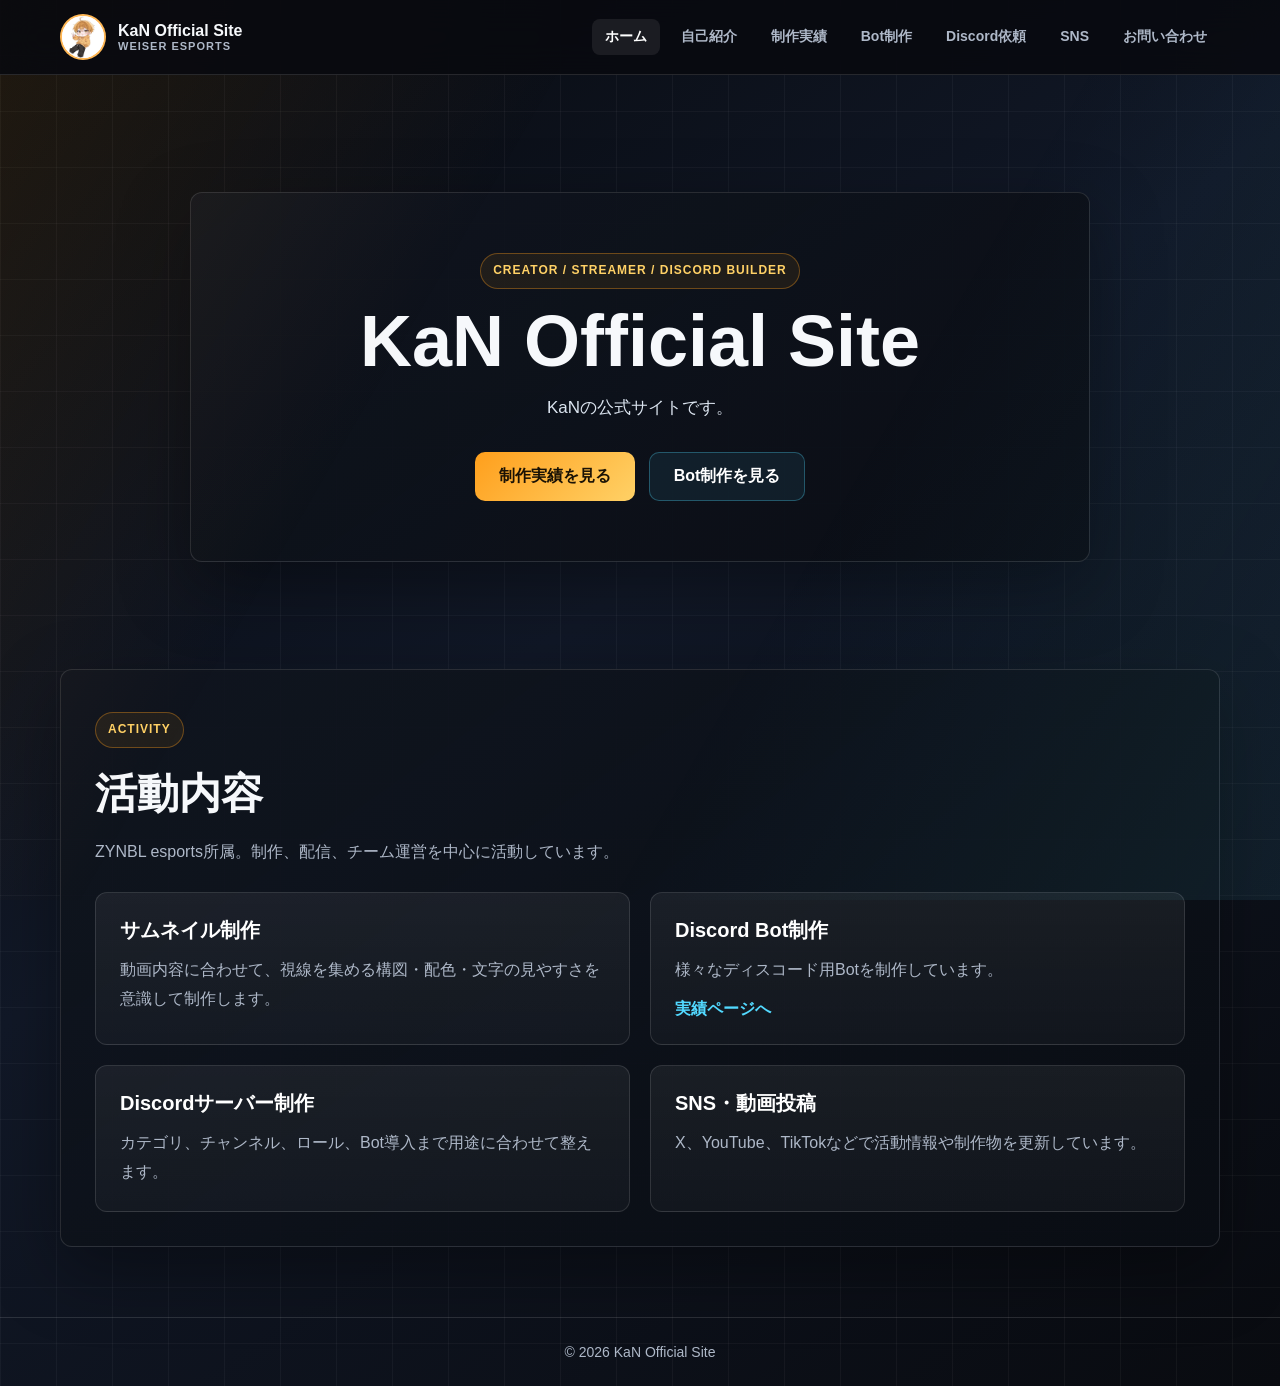
==== commit da1bad52: "Update index.html" ====
--- a/index.html
+++ b/index.html
@@ -11,7 +11,7 @@
     <div class="header-inner">
       <a class="brand" href="index.html">
         <span class="brand-mark"><img src="kan-icon.jpg" alt="KaNアイコン"></span>
-        <span class="brand-text">KaN Official Site <span>ZYNBL ESPORTS</span></span>
+        <span class="brand-text">KaN Official Site <span>WEISER ESPORTS</span></span>
       </a>
       <nav aria-label="メインナビゲーション">
         <ul class="nav-list">
--- a/styles.css
+++ b/styles.css
@@ -1,21 +1,28 @@
-/* =========================
+/* ========================================
    KaN Official Site
    styles.css
-========================= */
+   Part 1 / 4
+======================================== */
 
 :root{
   --bg:#080a0f;
   --surface:#10151f;
   --surface2:#151c29;
+  --surface3:#1b2433;
+
   --text:#f6f8fb;
   --muted:#aeb8c8;
-  --line:rgba(255,255,255,.12);
+
   --orange:#ff9f1c;
   --gold:#ffd166;
   --cyan:#52d9ff;
   --green:#6ee7b7;
-  --shadow:0 24px 70px rgba(0,0,0,.34);
-}
+
+  --line:rgba(255,255,255,.12);
+  --shadow:0 24px 70px rgba(0,0,0,.35);
+}
+
+/* ========= Reset ========= */
 
 *{
   margin:0;
@@ -31,13 +38,36 @@
   min-height:100vh;
   display:flex;
   flex-direction:column;
+
+  font-family:
+    "Segoe UI",
+    "Yu Gothic UI",
+    sans-serif;
+
+  color:var(--text);
+
   background:
-    linear-gradient(90deg,rgba(255,255,255,.04) 1px,transparent 1px),
-    linear-gradient(0deg,rgba(255,255,255,.035) 1px,transparent 1px),
-    linear-gradient(145deg,#07090d,#111827 45%,#090b10);
-  background-size:56px 56px,56px 56px,auto;
-  color:var(--text);
-  font-family:"Segoe UI",system-ui,sans-serif;
+    linear-gradient(
+      90deg,
+      rgba(255,255,255,.04) 1px,
+      transparent 1px
+    ),
+    linear-gradient(
+      0deg,
+      rgba(255,255,255,.035) 1px,
+      transparent 1px
+    ),
+    linear-gradient(
+      145deg,
+      #07090d,
+      #111827 45%,
+      #090b10
+    );
+
+  background-size:
+    56px 56px,
+    56px 56px,
+    auto;
 }
 
 body::before{
@@ -45,121 +75,207 @@
   position:fixed;
   inset:0;
   pointer-events:none;
+
   background:
-    linear-gradient(120deg,rgba(255,159,28,.12),transparent 34%),
-    linear-gradient(300deg,rgba(82,217,255,.10),transparent 38%);
-}
+    linear-gradient(
+      120deg,
+      rgba(255,159,28,.10),
+      transparent 34%
+    ),
+    linear-gradient(
+      300deg,
+      rgba(82,217,255,.08),
+      transparent 38%
+    );
+}
+
+/* ========= Link ========= */
 
 a{
   color:inherit;
   text-decoration:none;
 }
 
-/* =========================
-   Header
-========================= */
+/* ========= Header ========= */
 
 .site-header{
+
   position:sticky;
   top:0;
-  z-index:100;
-  background:rgba(8,10,15,.86);
+  z-index:999;
+
   backdrop-filter:blur(18px);
+
+  background:rgba(8,10,15,.88);
+
   border-bottom:1px solid var(--line);
+
 }
 
 .header-inner{
+
   width:min(1160px,calc(100% - 32px));
+
   margin:auto;
+
   display:flex;
+
   justify-content:space-between;
+
   align-items:center;
+
+  gap:24px;
+
   padding:14px 0;
-  gap:20px;
-}
+
+}
+
+/* ========= Logo ========= */
 
 .brand{
+
   display:flex;
+
   align-items:center;
-  gap:10px;
+
+  gap:12px;
+
   font-weight:900;
+
 }
 
 .brand-mark{
-  width:44px;
-  height:44px;
+
+  width:46px;
+
+  height:46px;
+
+  border-radius:50%;
+
   overflow:hidden;
-  border-radius:50%;
-  border:2px solid rgba(255,159,28,.7);
+
+  border:2px solid rgba(255,159,28,.75);
+
   background:#fff;
+
 }
 
 .brand-mark img{
+
   width:100%;
+
   height:100%;
+
   object-fit:cover;
+
 }
 
 .brand-text{
+
   display:flex;
+
   flex-direction:column;
+
   line-height:1.1;
+
 }
 
 .brand-text span{
+
   font-size:11px;
+
   color:var(--muted);
+
   text-transform:uppercase;
-}
+
+  letter-spacing:1px;
+
+}
+
+/* ========= Navigation ========= */
 
 .nav-list{
+
   display:flex;
+
   flex-wrap:wrap;
-  gap:6px;
+
+  gap:8px;
+
   list-style:none;
+
 }
 
 .nav-list a{
-  padding:9px 12px;
+
+  display:block;
+
+  padding:9px 13px;
+
   border-radius:8px;
+
+  color:var(--muted);
+
   font-size:14px;
+
   font-weight:800;
-  color:var(--muted);
+
   transition:.2s;
+
 }
 
 .nav-list a:hover,
+
 .nav-list a[aria-current="page"]{
+
   background:rgba(255,255,255,.08);
+
   color:#fff;
-}
-
-/* =========================
-   Layout
-========================= */
+
+}
+
+/* ========= Main ========= */
 
 main{
+
   width:min(1160px,calc(100% - 32px));
+
   margin:auto;
+
   flex:1;
-  padding:44px 0 70px;
-}
+
+  padding:42px 0 70px;
+
+}
+
+/* ========= 共通ボックス ========= */
 
 .section,
+
 .hero-copy,
+
 .bot-hero{
+
   background:linear-gradient(
-    145deg,
-    rgba(16,21,31,.95),
-    rgba(10,13,20,.92)
+
+      145deg,
+
+      rgba(16,21,31,.96),
+
+      rgba(10,13,20,.92)
+
   );
+
   border:1px solid var(--line);
-  border-radius:10px;
+
+  border-radius:12px;
+
   box-shadow:var(--shadow);
-}
-/* =========================
+
+}
+/* ========================================
    Hero
-========================= */
+======================================== */
 
 .hero,
 .bot-hero{
@@ -170,202 +286,361 @@
 }
 
 .hero-copy{
+    width:100%;
+    max-width:900px;
+    margin:auto;
+    padding:60px 50px;
+
     display:flex;
     flex-direction:column;
     justify-content:center;
     align-items:center;
+
     text-align:center;
-    max-width:900px;
+}
+
+/* ========================================
+   Text
+======================================== */
+
+.eyebrow{
+
+    display:inline-block;
+
+    margin-bottom:18px;
+
+    padding:6px 12px;
+
+    border-radius:999px;
+
+    border:1px solid rgba(255,159,28,.35);
+
+    background:rgba(255,159,28,.08);
+
+    color:var(--gold);
+
+    font-size:12px;
+
+    font-weight:900;
+
+    letter-spacing:1px;
+
+    text-transform:uppercase;
+
+}
+
+h1{
+
+    margin-bottom:18px;
+
+    font-size:72px;
+
+    line-height:.95;
+
+    font-weight:900;
+
+}
+
+h2{
+
+    margin-bottom:16px;
+
+    font-size:42px;
+
+    font-weight:900;
+
+}
+
+h3{
+
+    margin-bottom:10px;
+
+    font-size:22px;
+
+    font-weight:800;
+
+}
+
+p{
+
+    color:var(--muted);
+
+    line-height:1.8;
+
+}
+
+.lead{
+
     width:100%;
-    padding:60px 50px;
-}
-
-.eyebrow{
-    display:inline-block;
-    margin-bottom:18px;
-    padding:6px 12px;
-    border:1px solid rgba(255,159,28,.4);
-    border-radius:8px;
-    background:rgba(255,159,28,.08);
+
+    max-width:720px;
+
+    color:#dbe4ef;
+
+    font-size:17px;
+
+}
+
+/* ========================================
+   Button
+======================================== */
+
+.actions{
+
+    display:flex;
+
+    justify-content:center;
+
+    flex-wrap:wrap;
+
+    gap:14px;
+
+    margin-top:28px;
+
+}
+
+.button,
+button{
+
+    display:inline-flex;
+
+    align-items:center;
+
+    justify-content:center;
+
+    padding:13px 24px;
+
+    border:none;
+
+    border-radius:10px;
+
+    background:
+        linear-gradient(
+            135deg,
+            var(--orange),
+            var(--gold)
+        );
+
+    color:#1a1205;
+
+    font:inherit;
+
+    font-weight:900;
+
+    cursor:pointer;
+
+    transition:.2s;
+
+}
+
+.button:hover,
+button:hover{
+
+    transform:translateY(-3px);
+
+    box-shadow:0 10px 24px rgba(255,159,28,.28);
+
+}
+
+.button.secondary{
+
+    border:1px solid rgba(82,217,255,.30);
+
+    background:rgba(82,217,255,.08);
+
+    color:#fff;
+
+}
+
+/* ========================================
+   Section
+======================================== */
+
+.section{
+
+    margin-top:32px;
+
+    padding:34px;
+
+}
+
+.section-header{
+
+    margin-bottom:26px;
+
+}
+
+.section-header p{
+
+    margin-top:8px;
+
+    max-width:760px;
+
+}
+
+/* ========================================
+   Grid
+======================================== */
+
+.grid,
+.works-grid,
+.plan-grid,
+.results-grid,
+.sns-list{
+
+    display:grid;
+
+    gap:20px;
+
+}
+
+.grid{
+
+    grid-template-columns:repeat(2,1fr);
+
+}
+
+.works-grid{
+
+    grid-template-columns:repeat(3,1fr);
+
+}
+
+.plan-grid{
+
+    grid-template-columns:repeat(2,1fr);
+
+}
+
+.results-grid{
+
+    grid-template-columns:repeat(3,1fr);
+
+}
+
+.sns-list{
+
+    grid-template-columns:repeat(2,1fr);
+
+    list-style:none;
+
+}
+
+/* ========================================
+   Card
+======================================== */
+
+.feature,
+.work-item,
+.price-card,
+.info-box,
+.sns-item{
+
+    border:1px solid var(--line);
+
+    border-radius:12px;
+
+    background:
+        linear-gradient(
+            180deg,
+            rgba(255,255,255,.06),
+            rgba(255,255,255,.03)
+        );
+
+    transition:.2s;
+
+}
+
+.feature:hover,
+.work-item:hover,
+.price-card:hover,
+.info-box:hover,
+.sns-item:hover{
+
+    transform:translateY(-4px);
+
+    border-color:rgba(255,159,28,.35);
+
+}
+
+.feature,
+.price-card,
+.info-box,
+.sns-item{
+
+    padding:24px;
+
+}
+
+.feature strong,
+.price-card strong,
+.info-box strong{
+
+    display:block;
+
+    margin-bottom:12px;
+
+    font-size:20px;
+
+    color:#fff;
+
+}
+
+.feature p,
+.info-box p,
+.price-card p,
+.sns-item p{
+
+    margin:0;
+
+}
+/* ========================================
+   About
+======================================== */
+
+.profile-layout{
+    display:grid;
+    grid-template-columns:minmax(0,1fr) 300px;
+    gap:24px;
+}
+
+.tag-list{
+    display:flex;
+    flex-wrap:wrap;
+    gap:10px;
+    list-style:none;
+    margin:22px 0 0;
+}
+
+.tag-list li{
+    padding:8px 14px;
+    border:1px solid var(--line);
+    border-radius:999px;
+    background:rgba(255,255,255,.05);
+    color:#fff;
+    font-size:14px;
+    font-weight:700;
+}
+
+.definition-list{
+    margin:0;
+}
+
+.definition-list dt{
+    margin-top:18px;
     color:var(--gold);
-    font-size:12px;
-    font-weight:900;
-    text-transform:uppercase;
-}
-
-h1{
-    margin-bottom:20px;
-    font-size:72px;
-    line-height:.95;
-}
-
-h2{
-    margin-bottom:16px;
-    font-size:40px;
-}
-
-h3{
-    margin-bottom:10px;
-    font-size:22px;
-}
-
-p{
+    font-weight:800;
+}
+
+.definition-list dd{
+    margin:6px 0 0;
     color:var(--muted);
     line-height:1.8;
 }
 
-.lead{
-    max-width:720px;
-    color:#dce4ef;
-    font-size:17px;
-}
-
-/* =========================
-   Button
-========================= */
-
-.actions{
-    display:flex;
-    justify-content:center;
-    flex-wrap:wrap;
-    gap:14px;
-    margin-top:24px;
-}
-
-.button,
-button{
-    display:inline-flex;
-    justify-content:center;
-    align-items:center;
-    min-height:46px;
-    padding:0 22px;
-    border:none;
-    border-radius:8px;
-    background:linear-gradient(135deg,var(--orange),var(--gold));
-    color:#1a1205;
-    font:inherit;
-    font-weight:900;
-    cursor:pointer;
-    transition:.2s;
-}
-
-.button:hover,
-button:hover{
-    transform:translateY(-2px);
-}
-
-.button.secondary{
-    border:1px solid rgba(82,217,255,.35);
-    background:rgba(82,217,255,.08);
-    color:#fff;
-}
-
-/* =========================
-   Section
-========================= */
-
-.section{
-    margin-top:32px;
-    padding:32px;
-}
-
-.section-header{
-    margin-bottom:24px;
-}
-
-.section-header p{
-    max-width:760px;
-}
-
-/* =========================
-   Card Grid
-========================= */
-
-.grid,
-.works-grid,
-.sns-list,
-.plan-grid,
-.results-grid{
-    display:grid;
-    gap:18px;
-}
-
-.grid{
-    grid-template-columns:repeat(2,1fr);
-}
-
-.works-grid{
-    grid-template-columns:repeat(3,1fr);
-}
-
-.sns-list{
-    grid-template-columns:repeat(2,1fr);
-    list-style:none;
-    padding:0;
-}
-
-.plan-grid{
-    grid-template-columns:repeat(2,1fr);
-}
-
-.results-grid{
-    grid-template-columns:repeat(3,1fr);
-}
-
-.feature,
-.work-item,
-.sns-item,
-.info-box,
-.price-card{
-    border:1px solid var(--line);
-    border-radius:10px;
-    background:linear-gradient(
-        180deg,
-        rgba(255,255,255,.07),
-        rgba(255,255,255,.03)
-    );
-}
-/* =========================
-   Card
-========================= */
-
-.feature,
-.sns-item,
-.info-box,
-.price-card{
-    padding:22px;
-}
-
-.feature strong,
-.info-box strong,
-.price-card strong,
-.showcase-title{
-    display:block;
-    margin-bottom:10px;
-    color:#fff;
-    font-weight:700;
-}
-
-.feature p,
-.sns-item p,
-.work-body p,
-.showcase-card p{
-    margin-bottom:0;
-}
-
-.feature a,
-.sns-item a,
-.external-link a,
-.text-link{
-    display:inline-flex;
-    margin-top:12px;
-    color:var(--cyan);
-    font-weight:700;
-}
-
-/* =========================
+/* ========================================
    Works
-========================= */
+======================================== */
 
 .work-item{
     overflow:hidden;
@@ -375,7 +650,7 @@
 .work-graphic{
     display:block;
     width:100%;
-    aspect-ratio:16/9;
+    aspect-ratio:16 / 9;
 }
 
 .work-item img{
@@ -386,22 +661,36 @@
     display:grid;
     place-items:center;
     background:
-        linear-gradient(135deg,rgba(82,217,255,.18),rgba(110,231,183,.12)),
-        linear-gradient(145deg,#111827,#0b0f17);
+        linear-gradient(
+            135deg,
+            rgba(82,217,255,.18),
+            rgba(110,231,183,.12)
+        ),
+        linear-gradient(
+            145deg,
+            #111827,
+            #0b0f17
+        );
+
     color:var(--green);
-    font-size:52px;
+    font-size:54px;
     font-weight:900;
 }
 
 .work-body{
-    padding:18px;
-}
-
-/* =========================
-   Bot Page
-========================= */
+    padding:20px;
+}
+
+.external-link{
+    margin-top:20px;
+}
+
+/* ========================================
+   Discord Bot
+======================================== */
 
 .bot-hero{
+    min-height:460px;
     padding:60px 45px;
     text-align:center;
 }
@@ -416,11 +705,14 @@
     display:flex;
     justify-content:space-between;
     align-items:center;
-    gap:20px;
-    margin-top:20px;
+    gap:22px;
+
+    margin-top:24px;
     padding:24px;
+
     border:1px solid rgba(110,231,183,.28);
-    border-radius:10px;
+    border-radius:12px;
+
     background:
         linear-gradient(
             135deg,
@@ -430,64 +722,157 @@
 }
 
 .showcase-title{
+    margin-bottom:10px;
+    color:#fff;
     font-size:30px;
-    line-height:1.2;
-}
-
-/* =========================
+    font-weight:800;
+}
+
+/* ========================================
+   Discord Page
+======================================== */
+
+.notice-list{
+    display:grid;
+    gap:10px;
+
+    margin-top:20px;
+
+    padding:20px;
+
+    border-radius:12px;
+
+    border:1px solid rgba(255,159,28,.25);
+
+    background:rgba(255,159,28,.08);
+}
+
+.notice-list p{
+    margin:0;
+    color:#f5e1c3;
+}
+
+.price-card span{
+    display:block;
+    color:var(--gold);
+    font-size:14px;
+    font-weight:800;
+}
+
+.price-card strong{
+    display:block;
+    margin:8px 0 16px;
+    font-size:30px;
+}
+
+.price-card ul,
+.info-box ul{
+    padding-left:18px;
+    color:var(--muted);
+    line-height:1.8;
+}
+
+.price-card.premium{
+    border-color:rgba(82,217,255,.28);
+}
+
+/* ========================================
+   SNS
+======================================== */
+
+.sns-item{
+    display:flex;
+    flex-direction:column;
+    justify-content:space-between;
+}
+
+.sns-item a,
+.feature a,
+.external-link a,
+.text-link{
+    display:inline-flex;
+    margin-top:14px;
+    color:var(--cyan);
+    font-weight:800;
+    transition:.2s;
+}
+
+.sns-item a:hover,
+.feature a:hover,
+.external-link a:hover,
+.text-link:hover{
+    color:#fff;
+}
+/* ========================================
    Contact
-========================= */
+======================================== */
 
 .contact-form{
     display:grid;
-    gap:14px;
+    gap:16px;
 }
 
 label{
     display:grid;
     gap:8px;
+    color:#fff;
     font-weight:700;
 }
 
 input,
 textarea{
     width:100%;
-    padding:12px 14px;
+    padding:13px 15px;
+
     border:1px solid var(--line);
-    border-radius:8px;
-    background:rgba(255,255,255,.07);
-    color:#fff;
+    border-radius:10px;
+
+    background:rgba(255,255,255,.06);
+
+    color:var(--text);
+
     font:inherit;
+
+    transition:.2s;
 }
 
 textarea{
-    min-height:160px;
+    min-height:170px;
     resize:vertical;
 }
 
 input:focus,
 textarea:focus{
-    outline:2px solid rgba(82,217,255,.5);
-    outline-offset:2px;
-}
-
-/* =========================
+    outline:none;
+    border-color:var(--cyan);
+    box-shadow:0 0 0 3px rgba(82,217,255,.18);
+}
+
+/* ========================================
    Footer
-========================= */
+======================================== */
 
 .site-footer{
+
     margin-top:auto;
-    padding:24px;
+
+    padding:26px 20px;
+
     border-top:1px solid var(--line);
+
     color:var(--muted);
+
     text-align:center;
-}
-
-/* =========================
+
+    font-size:14px;
+
+}
+
+/* ========================================
    Responsive
-========================= */
-
-@media (max-width:920px){
+======================================== */
+
+@media (max-width:960px){
 
     .header-inner{
         flex-direction:column;
@@ -498,55 +883,58 @@
         justify-content:flex-start;
     }
 
+    .profile-layout{
+        grid-template-columns:1fr;
+    }
+
+    .grid,
+    .works-grid,
+    .plan-grid,
+    .results-grid,
+    .sns-list{
+        grid-template-columns:1fr;
+    }
+
+    .showcase-card{
+        flex-direction:column;
+        align-items:flex-start;
+    }
+
+    h1{
+        font-size:54px;
+    }
+
+    h2{
+        font-size:34px;
+    }
+
+}
+
+@media (max-width:640px){
+
+    main,
+    .header-inner{
+        width:min(calc(100% - 20px),1160px);
+    }
+
+    .hero,
+    .bot-hero{
+        min-height:auto;
+    }
+
     .hero-copy,
     .bot-hero,
     .section{
-        padding:30px;
-    }
-
-    .grid,
-    .works-grid,
-    .sns-list,
-    .plan-grid,
-    .results-grid{
-        grid-template-columns:1fr;
-    }
-
-    .showcase-card{
-        flex-direction:column;
-        align-items:flex-start;
-    }
-
-    h1{
-        font-size:52px;
-    }
-
-    h2{
-        font-size:34px;
-    }
-}
-
-@media (max-width:520px){
-
-    .header-inner,
-    main{
-        width:min(100% - 20px,1160px);
-    }
-
-    .hero,
-    .bot-hero{
-        min-height:auto;
-    }
-
-    .hero-copy,
-    .bot-hero,
-    .section{
-        padding:22px;
+        padding:24px;
+    }
+
+    .nav-list{
+        gap:4px;
     }
 
     .nav-list a{
+        padding:8px 10px;
         font-size:13px;
-        padding:8px 10px;
     }
 
     h1{
@@ -557,7 +945,46 @@
         font-size:28px;
     }
 
+    h3{
+        font-size:20px;
+    }
+
+    .lead{
+        font-size:16px;
+    }
+
+    .actions{
+        flex-direction:column;
+        width:100%;
+    }
+
+    .button{
+        width:100%;
+    }
+
     .showcase-title{
         font-size:24px;
     }
-}
+
+}
+
+@media (max-width:420px){
+
+    .brand{
+        gap:8px;
+    }
+
+    .brand-mark{
+        width:40px;
+        height:40px;
+    }
+
+    .brand-text{
+        font-size:15px;
+    }
+
+    .brand-text span{
+        font-size:10px;
+    }
+
+}
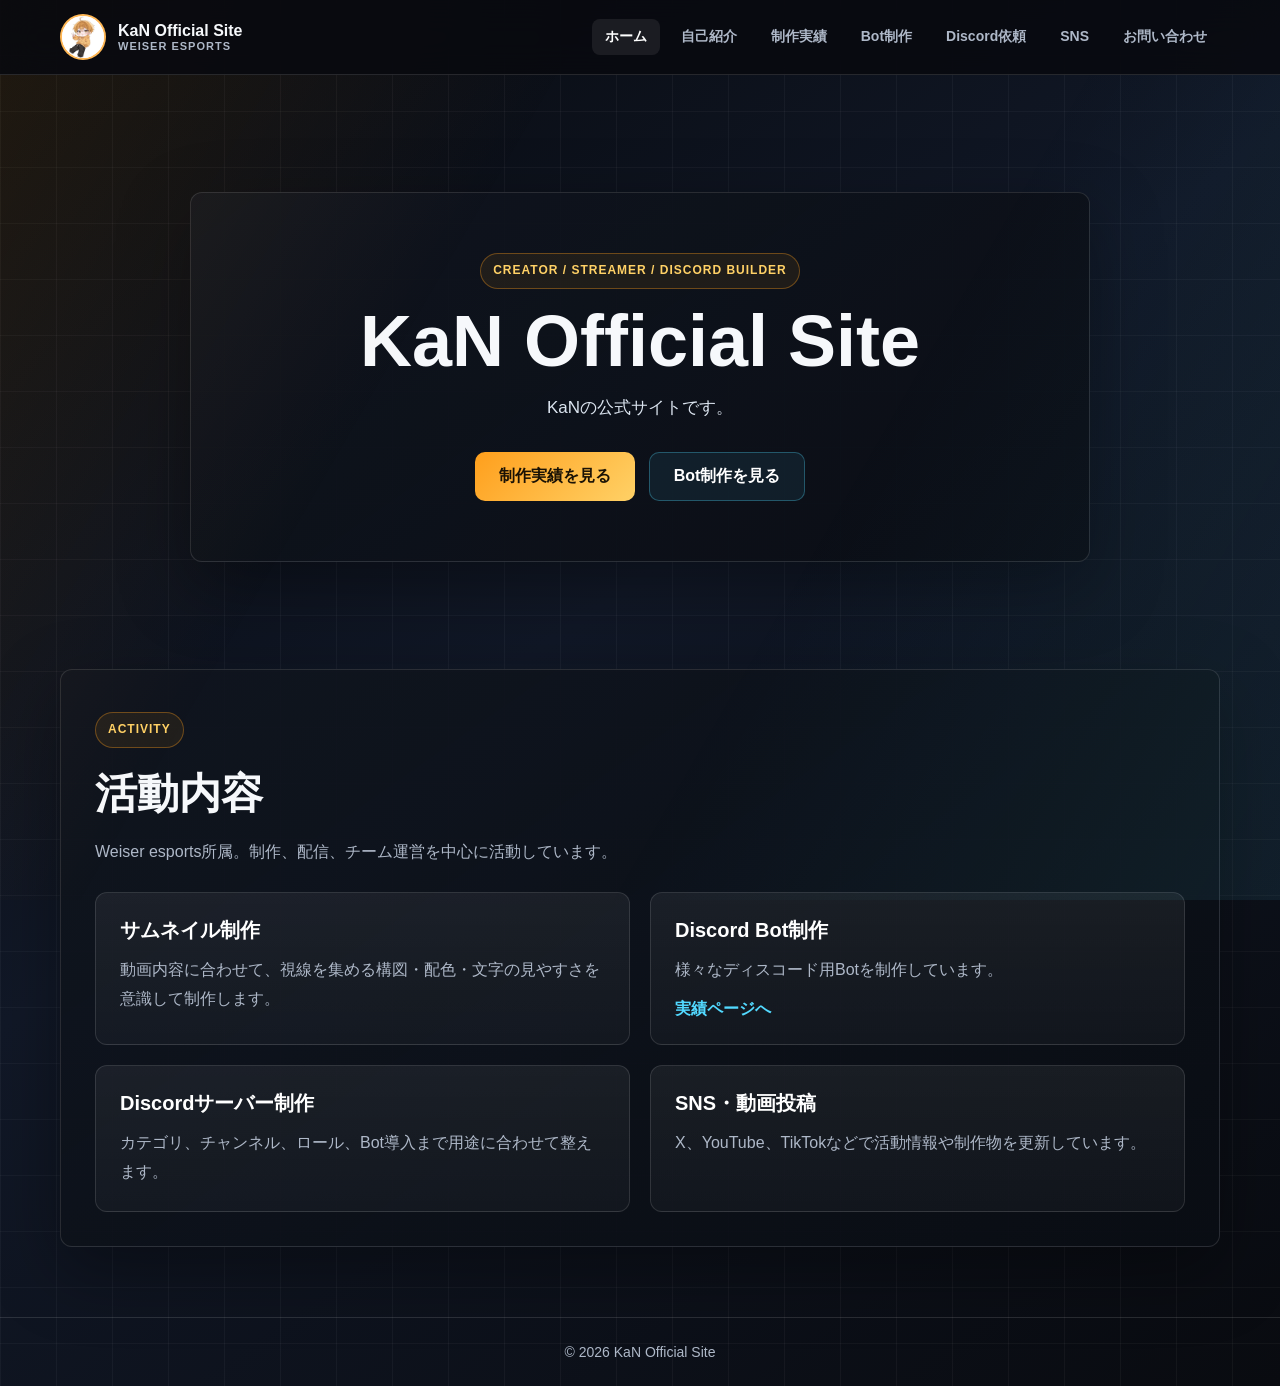
==== commit 6dfb7660: "Update index.html" ====
--- a/index.html
+++ b/index.html
@@ -48,7 +48,7 @@
           <p class="eyebrow">Activity</p>
           <h2>活動内容</h2>
         </div>
-        <p>ZYNBL esports所属。制作、配信、チーム運営を中心に活動しています。</p>
+        <p>Weiser esports所属。制作、配信、チーム運営を中心に活動しています。</p>
       </div>
       <div class="grid">
         <article class="feature">
